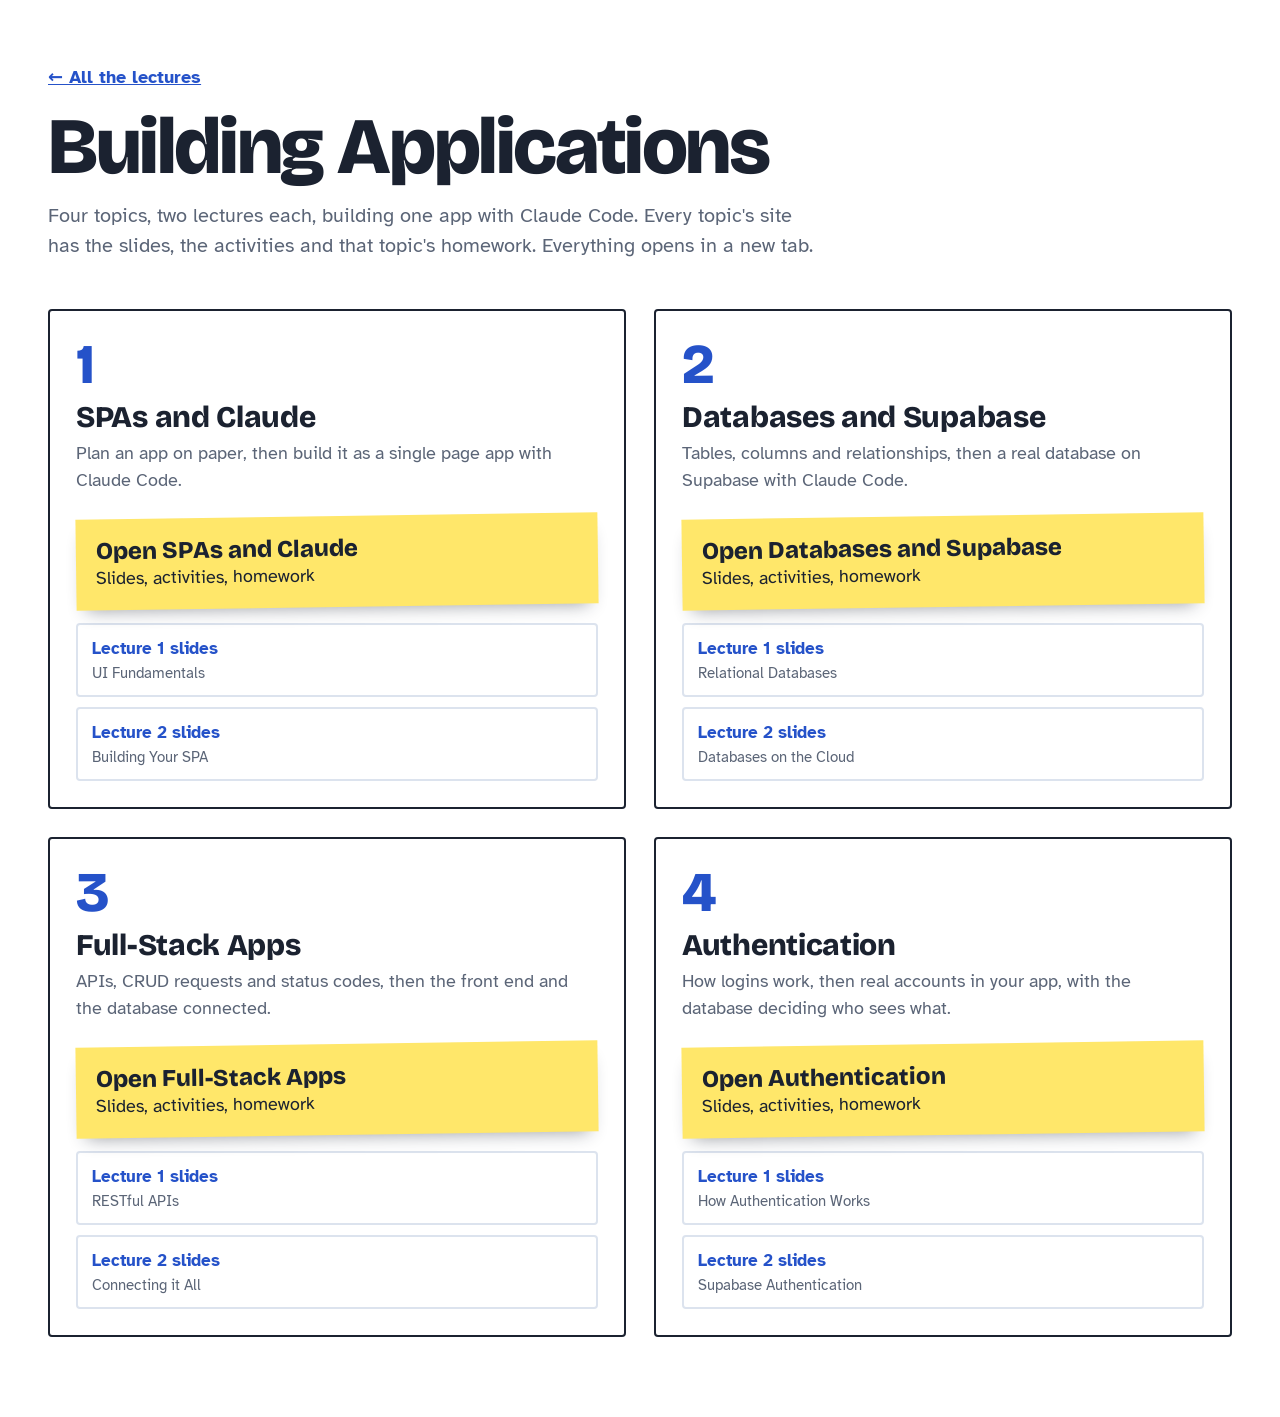
==== building-applications/index.html @ 939ce8b8 "All-lectures landing page: Building Applications (new group page), Fundamentals Week, Front-End Co-A" ====
<!doctype html>
<html lang="en">
<head>
<meta charset="utf-8">
<meta name="viewport" content="width=device-width, initial-scale=1">
<title>Building Applications</title>
<link href="https://fonts.googleapis.com/css2?family=Atkinson+Hyperlegible:wght@400;700&family=Bricolage+Grotesque:opsz,wght@12..96,700;12..96,800&display=swap" rel="stylesheet">
<link rel="stylesheet" href="../shared.css">
</head>
<body>
<main>
  <a class="back" href="../">← All the lectures</a>
  <h1>Building Applications</h1>
  <p class="lede">Four topics, two lectures each, building one app with Claude Code. Every topic's site has the slides, the activities and that topic's homework. Everything opens in a new tab.</p>
  <div class="cards four">
    <section>
      <div class="num">1</div>
      <h2>SPAs and Claude</h2>
      <p>Plan an app on paper, then build it as a single page app with Claude Code.</p>
      <a class="slides" href="https://kabeier.github.io/SPAs-and-Claude/" target="_blank" rel="noopener"><b>Open SPAs and Claude</b>Slides, activities, homework</a>
      <ol><li><a href="https://kabeier.github.io/SPAs-and-Claude/lecture-1-ui-fundamentals/slides.html" target="_blank" rel="noopener"><b>Lecture 1 slides</b><span>UI Fundamentals</span></a></li><li><a href="https://kabeier.github.io/SPAs-and-Claude/lecture-2-building-spas/slides.html" target="_blank" rel="noopener"><b>Lecture 2 slides</b><span>Building Your SPA</span></a></li></ol>
    </section>
    <section>
      <div class="num">2</div>
      <h2>Databases and Supabase</h2>
      <p>Tables, columns and relationships, then a real database on Supabase with Claude Code.</p>
      <a class="slides" href="https://kabeier.github.io/Databases-and-Supabase/" target="_blank" rel="noopener"><b>Open Databases and Supabase</b>Slides, activities, homework</a>
      <ol><li><a href="https://kabeier.github.io/Databases-and-Supabase/lecture-1-relational-databases/slides.html" target="_blank" rel="noopener"><b>Lecture 1 slides</b><span>Relational Databases</span></a></li><li><a href="https://kabeier.github.io/Databases-and-Supabase/lecture-2-databases-on-the-cloud/slides.html" target="_blank" rel="noopener"><b>Lecture 2 slides</b><span>Databases on the Cloud</span></a></li></ol>
    </section>
    <section>
      <div class="num">3</div>
      <h2>Full-Stack Apps</h2>
      <p>APIs, CRUD requests and status codes, then the front end and the database connected.</p>
      <a class="slides" href="https://kabeier.github.io/Claude-and-full-stack-apps/" target="_blank" rel="noopener"><b>Open Full-Stack Apps</b>Slides, activities, homework</a>
      <ol><li><a href="https://kabeier.github.io/Claude-and-full-stack-apps/lecture-1-restful-apis/slides.html" target="_blank" rel="noopener"><b>Lecture 1 slides</b><span>RESTful APIs</span></a></li><li><a href="https://kabeier.github.io/Claude-and-full-stack-apps/lecture-2-connecting-it-all/slides.html" target="_blank" rel="noopener"><b>Lecture 2 slides</b><span>Connecting it All</span></a></li></ol>
    </section>
    <section>
      <div class="num">4</div>
      <h2>Authentication</h2>
      <p>How logins work, then real accounts in your app, with the database deciding who sees what.</p>
      <a class="slides" href="https://kabeier.github.io/Claude-and-auth/" target="_blank" rel="noopener"><b>Open Authentication</b>Slides, activities, homework</a>
      <ol><li><a href="https://kabeier.github.io/Claude-and-auth/lecture-1-how-auth-works/slides.html" target="_blank" rel="noopener"><b>Lecture 1 slides</b><span>How Authentication Works</span></a></li><li><a href="https://kabeier.github.io/Claude-and-auth/lecture-2-supabase-auth/slides.html" target="_blank" rel="noopener"><b>Lecture 2 slides</b><span>Supabase Authentication</span></a></li></ol>
    </section>
  </div>
</main>
</body>
</html>
---- shared.css ----
:root { --paper:#f4f6f9; --grid:#dce3ee; --ink:#1b2230; --muted:#5b6577; --blue:#2552c9; --green:#13795b; --sticky:#ffe76a; }
* { box-sizing: border-box; }
body { margin: 0; font-family: 'Atkinson Hyperlegible', system-ui, sans-serif; color: var(--ink); font-size: 18px; line-height: 1.5;
  background: var(--paper) linear-gradient(var(--grid) 1px, transparent 1px) -1px -1px / 40px 40px,
              linear-gradient(90deg, var(--grid) 1px, transparent 1px) -1px -1px / 40px 40px; }
main { max-width: 1240px; margin: 0 auto; padding: 64px 28px 80px; }
h1 { font: 800 clamp(44px, 7vw, 80px)/0.95 'Bricolage Grotesque', sans-serif; letter-spacing: -0.03em; margin: 0 0 16px; }
.lede { max-width: 60ch; color: var(--muted); font-size: 20px; margin: 0 0 48px; }
.back { display: inline-block; color: var(--blue); font-weight: 700; margin-bottom: 18px; }
.cards { display: grid; grid-template-columns: repeat(auto-fit, minmax(300px, 1fr)); gap: 28px; }
section { background: #fff; border: 2px solid var(--ink); border-radius: 4px; padding: 26px; display: flex; flex-direction: column; }
.when { font: 700 15px 'Atkinson Hyperlegible', sans-serif; letter-spacing: .08em; text-transform: uppercase; color: var(--muted); }
.num { font: 800 56px/1 'Bricolage Grotesque', sans-serif; color: var(--blue); }
h2 { font: 800 30px/1.1 'Bricolage Grotesque', sans-serif; margin: 8px 0 6px; letter-spacing: -0.01em; }
section > p { margin: 0 0 22px; color: var(--muted); }
a.slides { display: block; margin-top: auto; background: var(--sticky); color: var(--ink); text-decoration: none; padding: 18px 20px; margin-bottom: 16px;
  transform: rotate(-0.8deg); box-shadow: 0 10px 18px -10px rgb(27 34 48 / 0.45); transition: transform .15s; }
a.slides:hover, a.slides:focus-visible { transform: rotate(0deg) translateY(-2px); }
a.slides b { display: block; font: 800 24px 'Bricolage Grotesque', sans-serif; }
ol { list-style: none; margin: 0; padding: 0; display: grid; gap: 10px; }
ol a { display: block; padding: 11px 14px; border: 2px solid var(--grid); border-radius: 4px; color: var(--ink); text-decoration: none; font-size: 17px; }
ol a:hover, ol a:focus-visible { border-color: var(--blue); }
ol a b { color: var(--blue); }
ol a span { display: block; color: var(--muted); font-size: 15px; }
footer { margin-top: 56px; color: var(--muted); font-size: 16px; }
footer a { color: var(--blue); }
a:focus-visible { outline: 3px solid var(--blue); outline-offset: 2px; }
@media (max-width: 600px) { main { padding: 36px 16px 60px; } section { padding: 20px 16px; } }
@media (prefers-reduced-motion: reduce) { a.slides { transition: none; } }
a.slides + a.slides { margin-top: 0; }
.cards.four { grid-template-columns: repeat(2, minmax(0, 1fr)); }
@media (max-width: 760px) { .cards.four { grid-template-columns: minmax(0, 1fr); } }
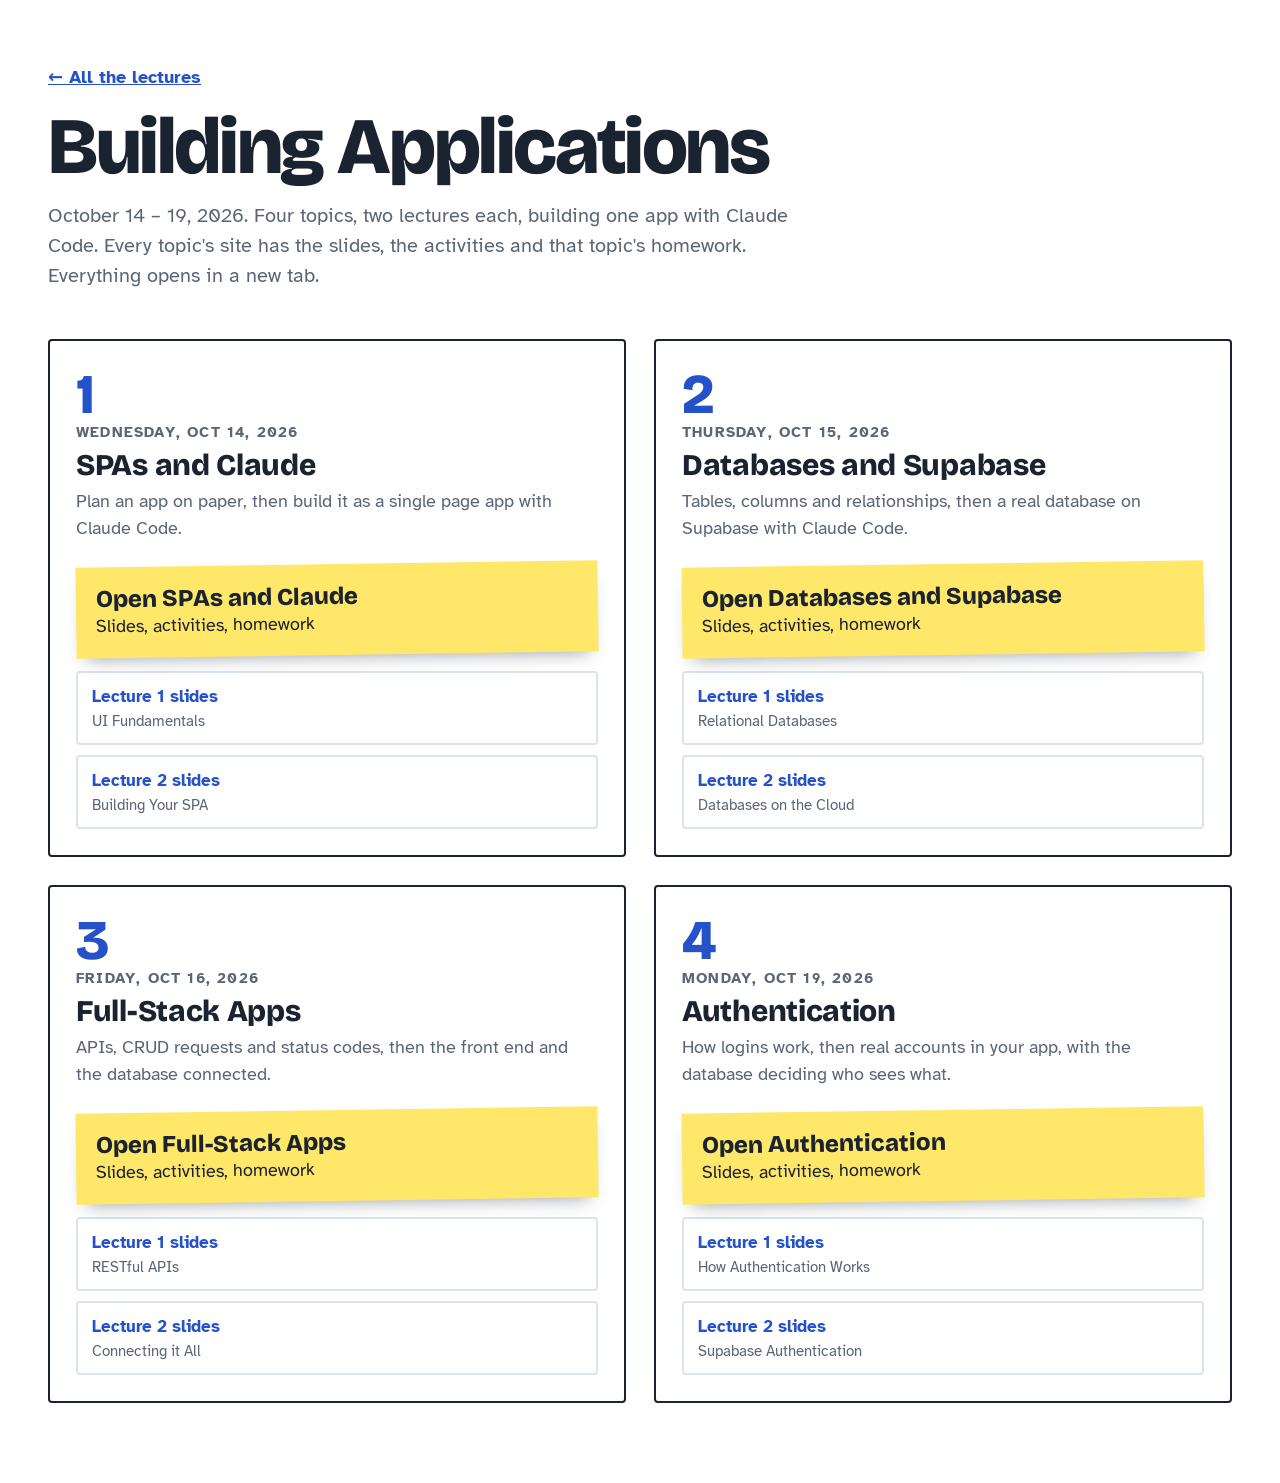
==== commit 16dad626: "Dates from the Eagle class calendar Co-Authored-By: Claude Opus 5.5 (1M context) <noreply@anthropic." ====
--- a/building-applications/index.html
+++ b/building-applications/index.html
@@ -11,10 +11,11 @@
 <main>
   <a class="back" href="../">← All the lectures</a>
   <h1>Building Applications</h1>
-  <p class="lede">Four topics, two lectures each, building one app with Claude Code. Every topic's site has the slides, the activities and that topic's homework. Everything opens in a new tab.</p>
+  <p class="lede">October 14 – 19, 2026. Four topics, two lectures each, building one app with Claude Code. Every topic's site has the slides, the activities and that topic's homework. Everything opens in a new tab.</p>
   <div class="cards four">
     <section>
       <div class="num">1</div>
+      <div class="when">Wednesday, Oct 14, 2026</div>
       <h2>SPAs and Claude</h2>
       <p>Plan an app on paper, then build it as a single page app with Claude Code.</p>
       <a class="slides" href="https://kabeier.github.io/SPAs-and-Claude/" target="_blank" rel="noopener"><b>Open SPAs and Claude</b>Slides, activities, homework</a>
@@ -22,6 +23,7 @@
     </section>
     <section>
       <div class="num">2</div>
+      <div class="when">Thursday, Oct 15, 2026</div>
       <h2>Databases and Supabase</h2>
       <p>Tables, columns and relationships, then a real database on Supabase with Claude Code.</p>
       <a class="slides" href="https://kabeier.github.io/Databases-and-Supabase/" target="_blank" rel="noopener"><b>Open Databases and Supabase</b>Slides, activities, homework</a>
@@ -29,6 +31,7 @@
     </section>
     <section>
       <div class="num">3</div>
+      <div class="when">Friday, Oct 16, 2026</div>
       <h2>Full-Stack Apps</h2>
       <p>APIs, CRUD requests and status codes, then the front end and the database connected.</p>
       <a class="slides" href="https://kabeier.github.io/Claude-and-full-stack-apps/" target="_blank" rel="noopener"><b>Open Full-Stack Apps</b>Slides, activities, homework</a>
@@ -36,6 +39,7 @@
     </section>
     <section>
       <div class="num">4</div>
+      <div class="when">Monday, Oct 19, 2026</div>
       <h2>Authentication</h2>
       <p>How logins work, then real accounts in your app, with the database deciding who sees what.</p>
       <a class="slides" href="https://kabeier.github.io/Claude-and-auth/" target="_blank" rel="noopener"><b>Open Authentication</b>Slides, activities, homework</a>
